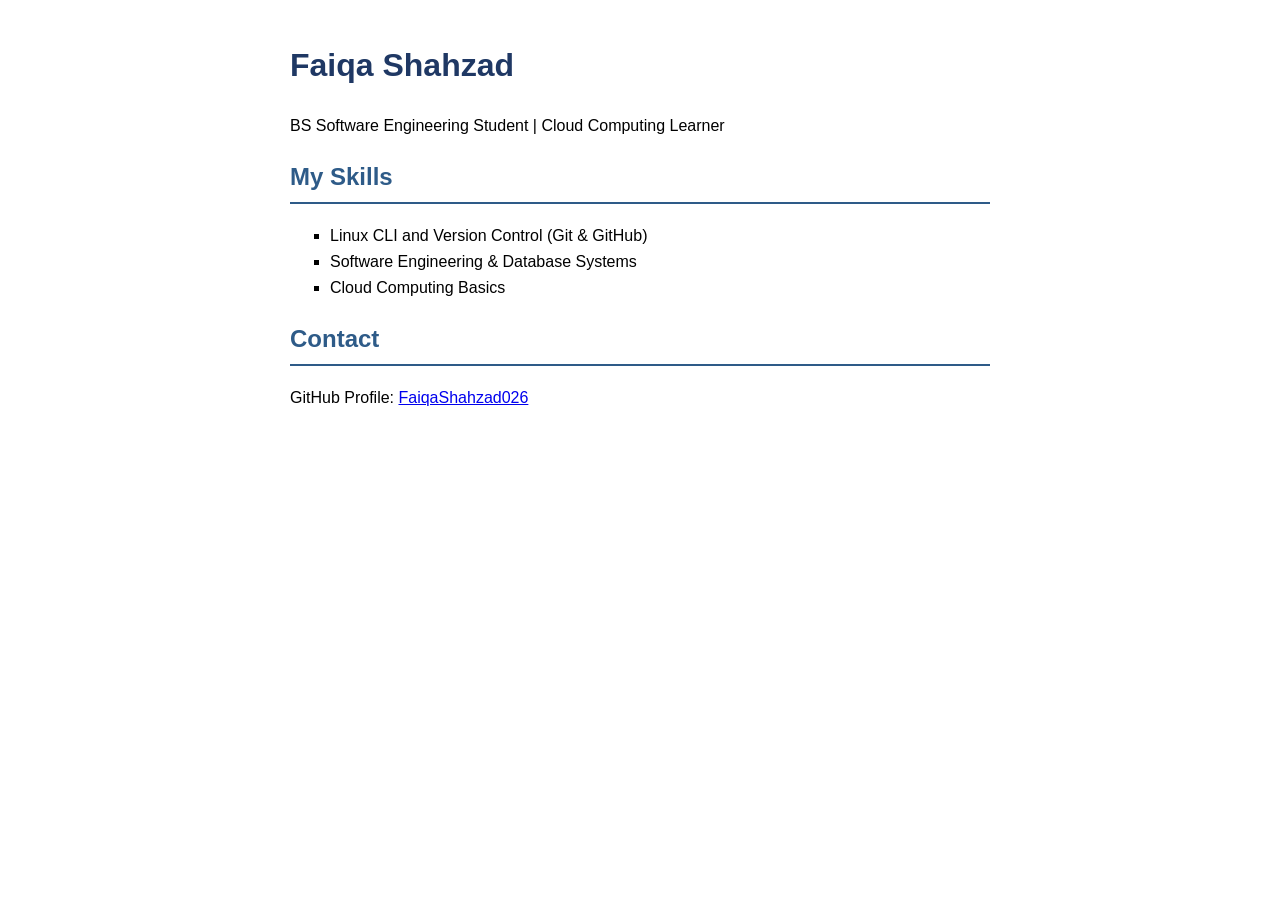
==== index.html @ 3aed8221 "Add portfolio website" ====
<!DOCTYPE html>
<html>
<head>
  <title>Faiqa Shahzad - Portfolio</title>
  <style>
    body { font-family: Arial, sans-serif; max-width: 700px; margin: 40px auto; padding: 0 20px; line-height: 1.6; }
    h1 { color: #1F3864; }
    h2 { color: #2E5B88; border-bottom: 2px solid #2E5B88; padding-bottom: 5px; }
    ul { list-style-type: square; }
  </style>
</head>
<body>
  <h1>Faiqa Shahzad</h1>
  <p>BS Software Engineering Student | Cloud Computing Learner</p>
  
  <h2>My Skills</h2>
  <ul>
    <li>Linux CLI and Version Control (Git & GitHub)</li>
    <li>Software Engineering & Database Systems</li>
    <li>Cloud Computing Basics</li>
  </ul>

  <h2>Contact</h2>
  <p>GitHub Profile: <a href="https://github.com/FaiqaShahzad026">FaiqaShahzad026</a></p>
</body>
</html>
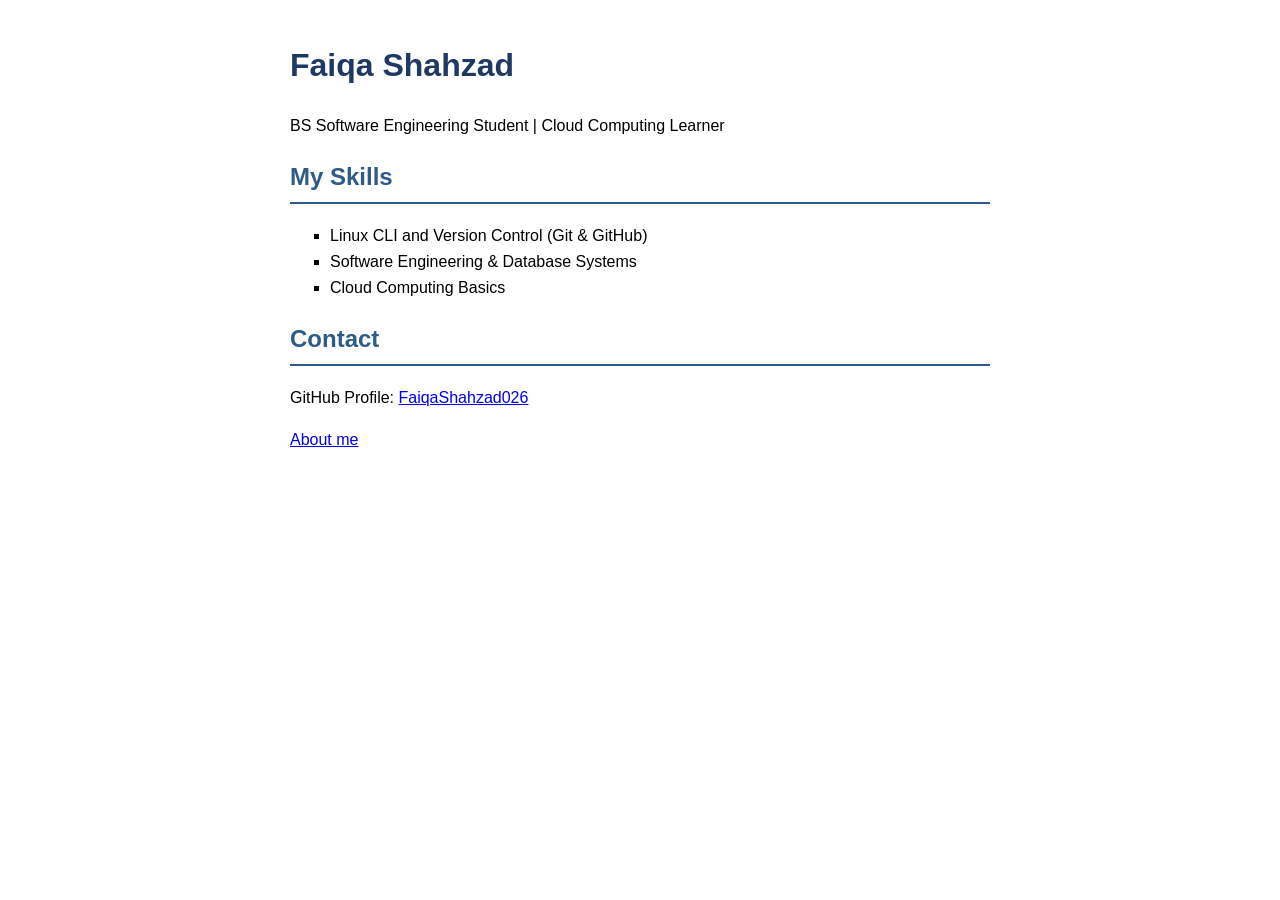
==== commit f0768d62: "Add about page and link" ====
--- a/index.html
+++ b/index.html
@@ -22,5 +22,6 @@
 
   <h2>Contact</h2>
   <p>GitHub Profile: <a href="https://github.com/FaiqaShahzad026">FaiqaShahzad026</a></p>
+  <p><a href="about.html">About me</a></p>
 </body>
 </html>
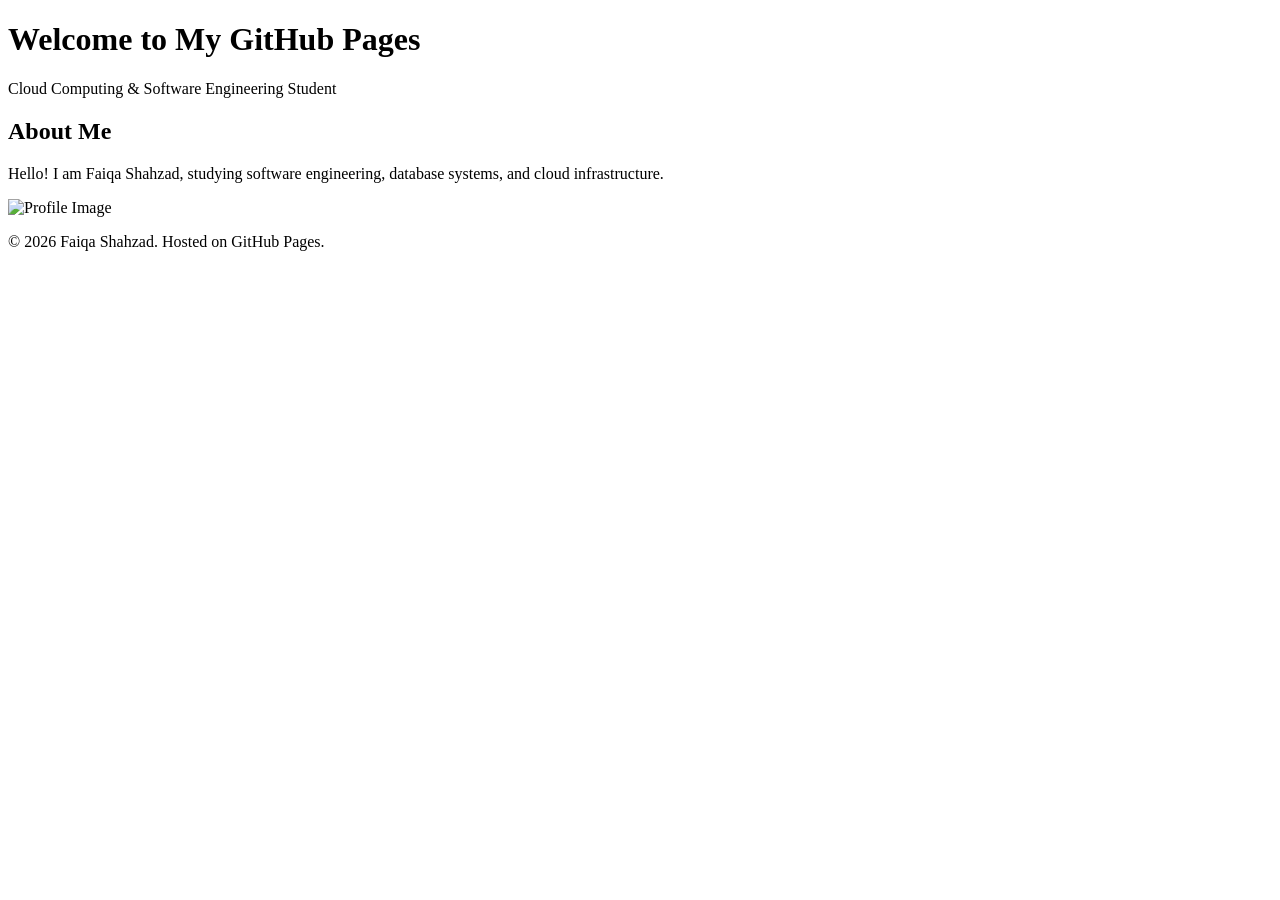
==== commit 1f45f8e9: "Update index.html" ====
--- a/index.html
+++ b/index.html
@@ -1,27 +1,29 @@
 <!DOCTYPE html>
-<html>
+<html lang="en">
 <head>
-  <title>Faiqa Shahzad - Portfolio</title>
-  <style>
-    body { font-family: Arial, sans-serif; max-width: 700px; margin: 40px auto; padding: 0 20px; line-height: 1.6; }
-    h1 { color: #1F3864; }
-    h2 { color: #2E5B88; border-bottom: 2px solid #2E5B88; padding-bottom: 5px; }
-    ul { list-style-type: square; }
-  </style>
+    <meta charset="UTF-8">
+    <meta name="viewport" content="width=device-width, initial-scale=1.0">
+    <title>Faiqa Shahzad - Portfolio</title>
+    <link rel="stylesheet" href="style.css">
 </head>
 <body>
-  <h1>Faiqa Shahzad</h1>
-  <p>BS Software Engineering Student | Cloud Computing Learner</p>
-  
-  <h2>My Skills</h2>
-  <ul>
-    <li>Linux CLI and Version Control (Git & GitHub)</li>
-    <li>Software Engineering & Database Systems</li>
-    <li>Cloud Computing Basics</li>
-  </ul>
+    <div class="container">
+        <header>
+            <h1>Welcome to My GitHub Pages</h1>
+            <p class="subtitle">Cloud Computing & Software Engineering Student</p>
+        </header>
 
-  <h2>Contact</h2>
-  <p>GitHub Profile: <a href="https://github.com/FaiqaShahzad026">FaiqaShahzad026</a></p>
-  <p><a href="about.html">About me</a></p>
+        <main>
+            <section class="card">
+                <h2>About Me</h2>
+                <p>Hello! I am Faiqa Shahzad, studying software engineering, database systems, and cloud infrastructure.</p>
+                <img src="images.png" alt="Profile Image" class="profile-img">
+            </section>
+        </main>
+
+        <footer>
+            <p>&copy; 2026 Faiqa Shahzad. Hosted on GitHub Pages.</p>
+        </footer>
+    </div>
 </body>
-</html>+</html>
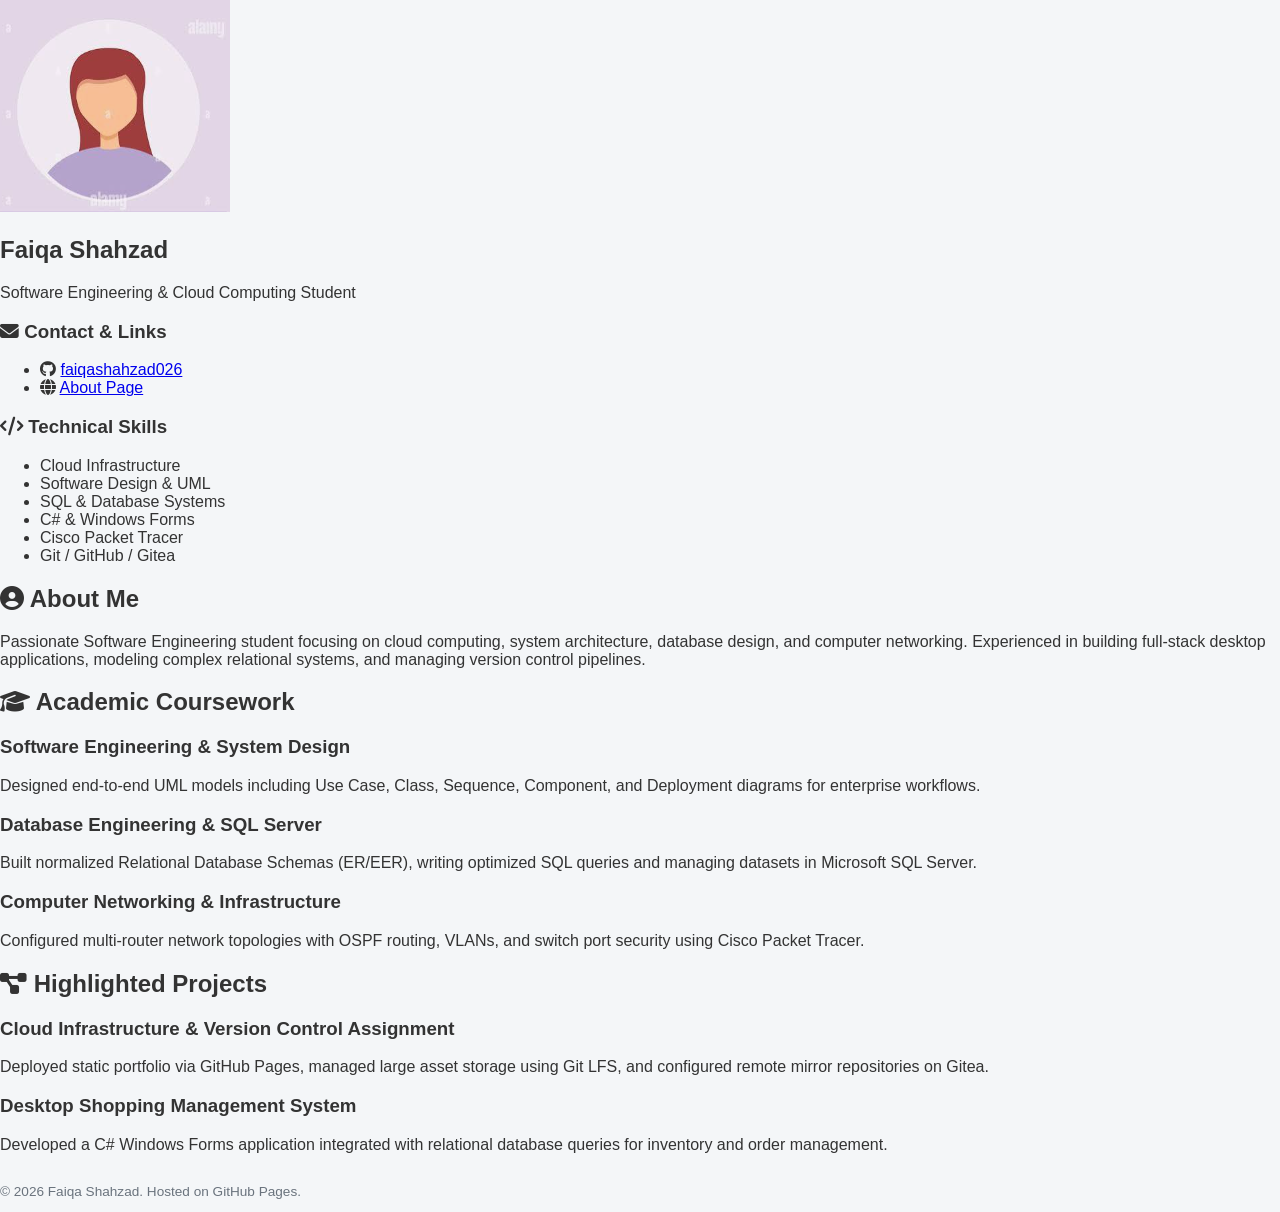
==== commit 726e86db: "Update index.html" ====
--- a/index.html
+++ b/index.html
@@ -3,27 +3,82 @@
 <head>
     <meta charset="UTF-8">
     <meta name="viewport" content="width=device-width, initial-scale=1.0">
-    <title>Faiqa Shahzad - Portfolio</title>
+    <title>Faiqa Shahzad | Software Engineering & Cloud Portfolio</title>
     <link rel="stylesheet" href="style.css">
+    <link rel="stylesheet" href="https://cdnjs.cloudflare.com/ajax/libs/font-awesome/6.4.0/css/all.min.css">
 </head>
 <body>
-    <div class="container">
-        <header>
-            <h1>Welcome to My GitHub Pages</h1>
-            <p class="subtitle">Cloud Computing & Software Engineering Student</p>
-        </header>
+    <div class="resume-wrapper">
+        <!-- Sidebar / Profile Summary -->
+        <aside class="sidebar">
+            <div class="profile-card">
+                <img src="images.png" alt="Faiqa Shahzad" class="avatar">
+                <h1>Faiqa Shahzad</h1>
+                <p class="role">Software Engineering & Cloud Computing Student</p>
+            </div>
 
-        <main>
-            <section class="card">
-                <h2>About Me</h2>
-                <p>Hello! I am Faiqa Shahzad, studying software engineering, database systems, and cloud infrastructure.</p>
-                <img src="images.png" alt="Profile Image" class="profile-img">
+            <div class="sidebar-section">
+                <h3><i class="fas fa-envelope"></i> Contact & Links</h3>
+                <ul class="contact-list">
+                    <li><i class="fab fa-github"></i> <a href="https://github.com/faiqashahzad026" target="_blank">faiqashahzad026</a></li>
+                    <li><i class="fas fa-globe"></i> <a href="about.html">About Page</a></li>
+                </ul>
+            </div>
+
+            <div class="sidebar-section">
+                <h3><i class="fas fa-code"></i> Technical Skills</h3>
+                <ul class="skills-tags">
+                    <li>Cloud Infrastructure</li>
+                    <li>Software Design & UML</li>
+                    <li>SQL & Database Systems</li>
+                    <li>C# & Windows Forms</li>
+                    <li>Cisco Packet Tracer</li>
+                    <li>Git / GitHub / Gitea</li>
+                </ul>
+            </div>
+        </aside>
+
+        <!-- Main Resume Body -->
+        <main class="main-content">
+            <section class="content-block">
+                <h2><i class="fas fa-user-circle"></i> About Me</h2>
+                <p>
+                    Passionate Software Engineering student focusing on cloud computing, system architecture, database design, and computer networking. Experienced in building full-stack desktop applications, modeling complex relational systems, and managing version control pipelines.
+                </p>
             </section>
+
+            <section class="content-block">
+                <h2><i class="fas fa-graduation-cap"></i> Academic Coursework</h2>
+                <div class="item">
+                    <h3>Software Engineering & System Design</h3>
+                    <p>Designed end-to-end UML models including Use Case, Class, Sequence, Component, and Deployment diagrams for enterprise workflows.</p>
+                </div>
+                <div class="item">
+                    <h3>Database Engineering & SQL Server</h3>
+                    <p>Built normalized Relational Database Schemas (ER/EER), writing optimized SQL queries and managing datasets in Microsoft SQL Server.</p>
+                </div>
+                <div class="item">
+                    <h3>Computer Networking & Infrastructure</h3>
+                    <p>Configured multi-router network topologies with OSPF routing, VLANs, and switch port security using Cisco Packet Tracer.</p>
+                </div>
+            </section>
+
+            <section class="content-block">
+                <h2><i class="fas fa-project-diagram"></i> Highlighted Projects</h2>
+                <div class="item">
+                    <h3>Cloud Infrastructure & Version Control Assignment</h3>
+                    <p>Deployed static portfolio via GitHub Pages, managed large asset storage using Git LFS, and configured remote mirror repositories on Gitea.</p>
+                </div>
+                <div class="item">
+                    <h3>Desktop Shopping Management System</h3>
+                    <p>Developed a C# Windows Forms application integrated with relational database queries for inventory and order management.</p>
+                </div>
+            </section>
+
+            <footer>
+                <p>&copy; 2026 Faiqa Shahzad. Hosted on GitHub Pages.</p>
+            </footer>
         </main>
-
-        <footer>
-            <p>&copy; 2026 Faiqa Shahzad. Hosted on GitHub Pages.</p>
-        </footer>
     </div>
 </body>
 </html>
--- a/style.css
+++ b/style.css
@@ -0,0 +1,51 @@
+body {
+    font-family: Arial, sans-serif;
+    background-color: #f4f6f8;
+    color: #333;
+    margin: 0;
+    padding: 0;
+    display: flex;
+    justify-content: center;
+    align-items: center;
+    min-height: 100vh;
+}
+
+.container {
+    width: 90%;
+    max-width: 600px;
+    background: #ffffff;
+    padding: 30px;
+    border-radius: 8px;
+    box-shadow: 0 4px 10px rgba(0, 0, 0, 0.1);
+    text-align: center;
+}
+
+header h1 {
+    color: #0366d6;
+    margin-bottom: 5px;
+}
+
+.subtitle {
+    color: #586069;
+    font-size: 1.1rem;
+    margin-bottom: 20px;
+}
+
+.card {
+    border-top: 2px solid #e1e4e8;
+    padding-top: 20px;
+}
+
+.profile-img {
+    max-width: 150px;
+    height: auto;
+    border-radius: 50%;
+    margin-top: 15px;
+    border: 3px solid #0366d6;
+}
+
+footer {
+    margin-top: 30px;
+    font-size: 0.85rem;
+    color: #6a737d;
+}
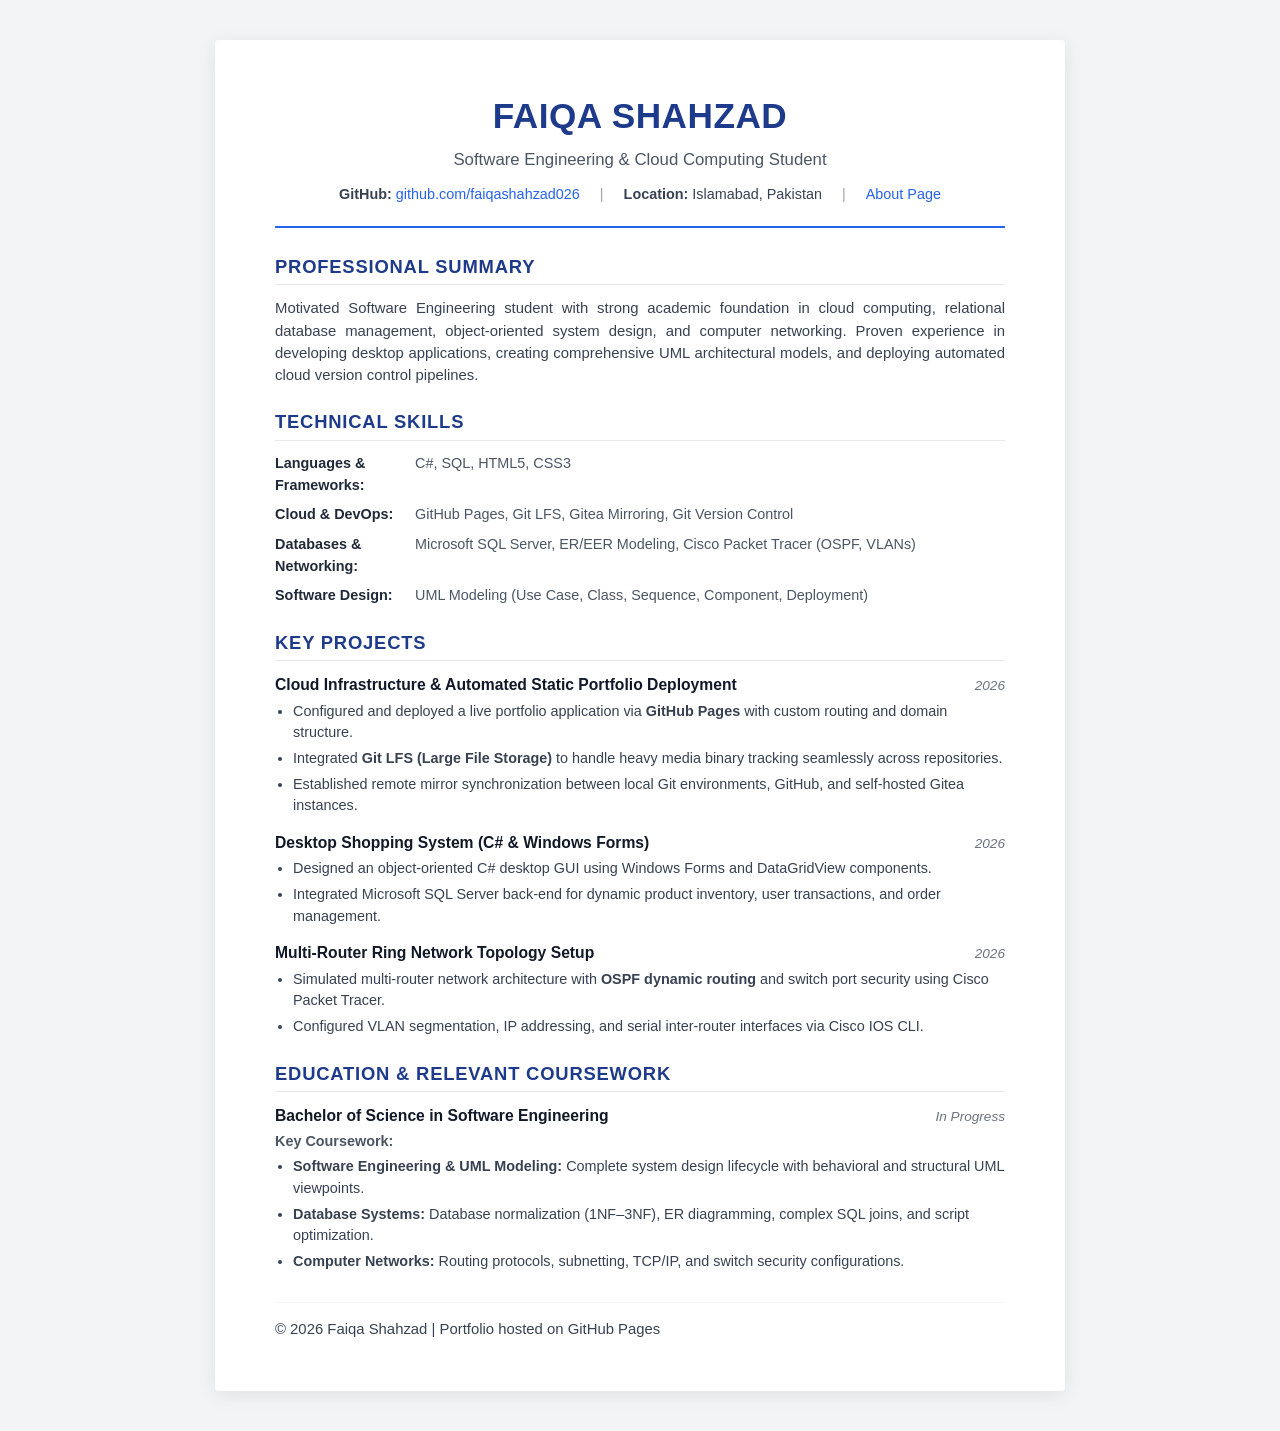
==== commit 0203c70f: "Update index.html" ====
--- a/index.html
+++ b/index.html
@@ -3,82 +3,278 @@
 <head>
     <meta charset="UTF-8">
     <meta name="viewport" content="width=device-width, initial-scale=1.0">
-    <title>Faiqa Shahzad | Software Engineering & Cloud Portfolio</title>
-    <link rel="stylesheet" href="style.css">
-    <link rel="stylesheet" href="https://cdnjs.cloudflare.com/ajax/libs/font-awesome/6.4.0/css/all.min.css">
+    <title>Faiqa Shahzad - Curriculum Vitae</title>
+    <style>
+        * {
+            box-sizing: border-box;
+            margin: 0;
+            padding: 0;
+        }
+
+        body {
+            font-family: 'Helvetica Neue', Arial, sans-serif;
+            background-color: #f3f4f6;
+            color: #1f2937;
+            line-height: 1.5;
+            padding: 40px 15px;
+        }
+
+        .cv-container {
+            max-width: 850px;
+            margin: 0 auto;
+            background: #ffffff;
+            padding: 50px 60px;
+            box-shadow: 0 4px 20px rgba(0, 0, 0, 0.08);
+            border-radius: 4px;
+        }
+
+        /* Header / Contact Section */
+        header {
+            text-align: center;
+            border-bottom: 2px solid #2563eb;
+            padding-bottom: 20px;
+            margin-bottom: 25px;
+        }
+
+        header h1 {
+            font-size: 2.2rem;
+            color: #1e3a8a;
+            letter-spacing: 0.5px;
+            text-transform: uppercase;
+            margin-bottom: 4px;
+        }
+
+        header .subtitle {
+            font-size: 1.05rem;
+            color: #4b5563;
+            font-weight: 500;
+            margin-bottom: 12px;
+        }
+
+        .contact-info {
+            display: flex;
+            justify-content: center;
+            gap: 20px;
+            flex-wrap: wrap;
+            font-size: 0.9rem;
+            color: #374151;
+        }
+
+        .contact-info a {
+            color: #2563eb;
+            text-decoration: none;
+            font-weight: 500;
+        }
+
+        .contact-info a:hover {
+            text-decoration: underline;
+        }
+
+        .contact-info span {
+            color: #9ca3af;
+        }
+
+        /* Section Styling */
+        section {
+            margin-bottom: 22px;
+        }
+
+        h2 {
+            font-size: 1.15rem;
+            color: #1e3a8a;
+            text-transform: uppercase;
+            letter-spacing: 0.8px;
+            border-bottom: 1px solid #e5e7eb;
+            padding-bottom: 4px;
+            margin-bottom: 12px;
+        }
+
+        p {
+            font-size: 0.93rem;
+            color: #374151;
+            text-align: justify;
+        }
+
+        /* Entry Blocks */
+        .entry {
+            margin-bottom: 14px;
+        }
+
+        .entry-header {
+            display: flex;
+            justify-content: space-between;
+            align-items: baseline;
+            margin-bottom: 3px;
+        }
+
+        .entry-title {
+            font-size: 0.98rem;
+            font-weight: 700;
+            color: #111827;
+        }
+
+        .entry-subtitle {
+            font-size: 0.9rem;
+            font-weight: 600;
+            color: #4b5563;
+        }
+
+        .entry-date {
+            font-size: 0.85rem;
+            color: #6b7280;
+            font-style: italic;
+        }
+
+        /* Bullet lists */
+        ul {
+            list-style-type: disc;
+            margin-left: 18px;
+            margin-top: 4px;
+        }
+
+        li {
+            font-size: 0.9rem;
+            color: #374151;
+            margin-bottom: 4px;
+        }
+
+        /* Skills Grid */
+        .skills-grid {
+            display: grid;
+            grid-template-columns: 140px 1fr;
+            row-gap: 8px;
+            font-size: 0.9rem;
+        }
+
+        .skills-category {
+            font-weight: 700;
+            color: #1f2937;
+        }
+
+        .skills-list {
+            color: #4b5563;
+        }
+
+        /* Footer */
+        footer {
+            margin-top: 30px;
+            text-align: center;
+            font-size: 0.8rem;
+            color: #9ca3af;
+            border-top: 1px solid #f3f4f6;
+            padding-top: 15px;
+        }
+
+        /* Print friendly styling */
+        @media print {
+            body { background: #fff; padding: 0; }
+            .cv-container { box-shadow: none; padding: 0; }
+        }
+    </style>
 </head>
 <body>
-    <div class="resume-wrapper">
-        <!-- Sidebar / Profile Summary -->
-        <aside class="sidebar">
-            <div class="profile-card">
-                <img src="images.png" alt="Faiqa Shahzad" class="avatar">
-                <h1>Faiqa Shahzad</h1>
-                <p class="role">Software Engineering & Cloud Computing Student</p>
-            </div>
-
-            <div class="sidebar-section">
-                <h3><i class="fas fa-envelope"></i> Contact & Links</h3>
-                <ul class="contact-list">
-                    <li><i class="fab fa-github"></i> <a href="https://github.com/faiqashahzad026" target="_blank">faiqashahzad026</a></li>
-                    <li><i class="fas fa-globe"></i> <a href="about.html">About Page</a></li>
-                </ul>
-            </div>
-
-            <div class="sidebar-section">
-                <h3><i class="fas fa-code"></i> Technical Skills</h3>
-                <ul class="skills-tags">
-                    <li>Cloud Infrastructure</li>
-                    <li>Software Design & UML</li>
-                    <li>SQL & Database Systems</li>
-                    <li>C# & Windows Forms</li>
-                    <li>Cisco Packet Tracer</li>
-                    <li>Git / GitHub / Gitea</li>
-                </ul>
-            </div>
-        </aside>
-
-        <!-- Main Resume Body -->
-        <main class="main-content">
-            <section class="content-block">
-                <h2><i class="fas fa-user-circle"></i> About Me</h2>
-                <p>
-                    Passionate Software Engineering student focusing on cloud computing, system architecture, database design, and computer networking. Experienced in building full-stack desktop applications, modeling complex relational systems, and managing version control pipelines.
-                </p>
-            </section>
-
-            <section class="content-block">
-                <h2><i class="fas fa-graduation-cap"></i> Academic Coursework</h2>
-                <div class="item">
-                    <h3>Software Engineering & System Design</h3>
-                    <p>Designed end-to-end UML models including Use Case, Class, Sequence, Component, and Deployment diagrams for enterprise workflows.</p>
-                </div>
-                <div class="item">
-                    <h3>Database Engineering & SQL Server</h3>
-                    <p>Built normalized Relational Database Schemas (ER/EER), writing optimized SQL queries and managing datasets in Microsoft SQL Server.</p>
-                </div>
-                <div class="item">
-                    <h3>Computer Networking & Infrastructure</h3>
-                    <p>Configured multi-router network topologies with OSPF routing, VLANs, and switch port security using Cisco Packet Tracer.</p>
-                </div>
-            </section>
-
-            <section class="content-block">
-                <h2><i class="fas fa-project-diagram"></i> Highlighted Projects</h2>
-                <div class="item">
-                    <h3>Cloud Infrastructure & Version Control Assignment</h3>
-                    <p>Deployed static portfolio via GitHub Pages, managed large asset storage using Git LFS, and configured remote mirror repositories on Gitea.</p>
-                </div>
-                <div class="item">
-                    <h3>Desktop Shopping Management System</h3>
-                    <p>Developed a C# Windows Forms application integrated with relational database queries for inventory and order management.</p>
-                </div>
-            </section>
-
-            <footer>
-                <p>&copy; 2026 Faiqa Shahzad. Hosted on GitHub Pages.</p>
-            </footer>
-        </main>
+
+    <div class="cv-container">
+        <!-- Header -->
+        <header>
+            <h1>Faiqa Shahzad</h1>
+            <div class="subtitle">Software Engineering & Cloud Computing Student</div>
+            <div class="contact-info">
+                <div><strong>GitHub:</strong> <a href="https://github.com/faiqashahzad026" target="_blank">github.com/faiqashahzad026</a></div>
+                <span>|</span>
+                <div><strong>Location:</strong> Islamabad, Pakistan</div>
+                <span>|</span>
+                <div><a href="about.html">About Page</a></div>
+            </div>
+        </header>
+
+        <!-- Professional Summary -->
+        <section>
+            <h2>Professional Summary</h2>
+            <p>
+                Motivated Software Engineering student with strong academic foundation in cloud computing, relational database management, object-oriented system design, and computer networking. Proven experience in developing desktop applications, creating comprehensive UML architectural models, and deploying automated cloud version control pipelines.
+            </p>
+        </section>
+
+        <!-- Technical Skills -->
+        <section>
+            <h2>Technical Skills</h2>
+            <div class="skills-grid">
+                <div class="skills-category">Languages & Frameworks:</div>
+                <div class="skills-list">C#, SQL, HTML5, CSS3</div>
+
+                <div class="skills-category">Cloud & DevOps:</div>
+                <div class="skills-list">GitHub Pages, Git LFS, Gitea Mirroring, Git Version Control</div>
+
+                <div class="skills-category">Databases & Networking:</div>
+                <div class="skills-list">Microsoft SQL Server, ER/EER Modeling, Cisco Packet Tracer (OSPF, VLANs)</div>
+
+                <div class="skills-category">Software Design:</div>
+                <div class="skills-list">UML Modeling (Use Case, Class, Sequence, Component, Deployment)</div>
+            </div>
+        </section>
+
+        <!-- Academic Projects -->
+        <section>
+            <h2>Key Projects</h2>
+            
+            <div class="entry">
+                <div class="entry-header">
+                    <span class="entry-title">Cloud Infrastructure & Automated Static Portfolio Deployment</span>
+                    <span class="entry-date">2026</span>
+                </div>
+                <ul>
+                    <li>Configured and deployed a live portfolio application via <strong>GitHub Pages</strong> with custom routing and domain structure.</li>
+                    <li>Integrated <strong>Git LFS (Large File Storage)</strong> to handle heavy media binary tracking seamlessly across repositories.</li>
+                    <li>Established remote mirror synchronization between local Git environments, GitHub, and self-hosted Gitea instances.</li>
+                </ul>
+            </div>
+
+            <div class="entry">
+                <div class="entry-header">
+                    <span class="entry-title">Desktop Shopping System (C# & Windows Forms)</span>
+                    <span class="entry-date">2026</span>
+                </div>
+                <ul>
+                    <li>Designed an object-oriented C# desktop GUI using Windows Forms and DataGridView components.</li>
+                    <li>Integrated Microsoft SQL Server back-end for dynamic product inventory, user transactions, and order management.</li>
+                </ul>
+            </div>
+
+            <div class="entry">
+                <div class="entry-header">
+                    <span class="entry-title">Multi-Router Ring Network Topology Setup</span>
+                    <span class="entry-date">2026</span>
+                </div>
+                <ul>
+                    <li>Simulated multi-router network architecture with <strong>OSPF dynamic routing</strong> and switch port security using Cisco Packet Tracer.</li>
+                    <li>Configured VLAN segmentation, IP addressing, and serial inter-router interfaces via Cisco IOS CLI.</li>
+                </ul>
+            </div>
+        </section>
+
+        <!-- Coursework & Education -->
+        <section>
+            <h2>Education & Relevant Coursework</h2>
+            <div class="entry">
+                <div class="entry-header">
+                    <span class="entry-title">Bachelor of Science in Software Engineering</span>
+                    <span class="entry-date">In Progress</span>
+                </div>
+                <div class="entry-subtitle">Key Coursework:</div>
+                <ul>
+                    <li><strong>Software Engineering & UML Modeling:</strong> Complete system design lifecycle with behavioral and structural UML viewpoints.</li>
+                    <li><strong>Database Systems:</strong> Database normalization (1NF–3NF), ER diagramming, complex SQL joins, and script optimization.</li>
+                    <li><strong>Computer Networks:</strong> Routing protocols, subnetting, TCP/IP, and switch security configurations.</li>
+                </ul>
+            </div>
+        </section>
+
+        <!-- Footer -->
+        <footer>
+            <p>&copy; 2026 Faiqa Shahzad | Portfolio hosted on GitHub Pages</p>
+        </footer>
     </div>
+
 </body>
 </html>
